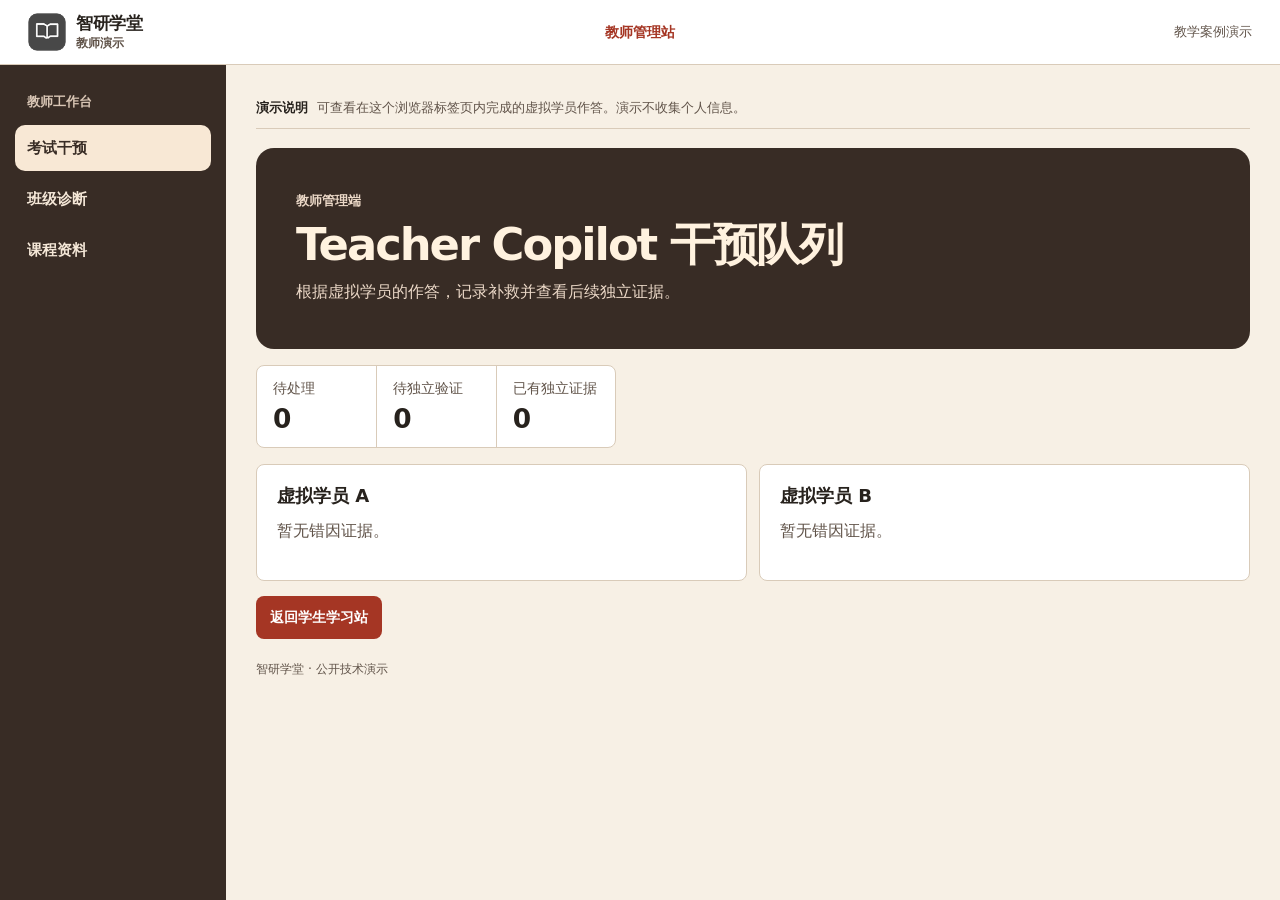
==== site/teacher/index.html @ 710a0599 "Separate the public teaching demo into learner and management sites" ====
<!doctype html>
<html lang="zh-CN">
<head>
  <meta charset="utf-8">
  <meta name="viewport" content="width=device-width,initial-scale=1">
  <meta http-equiv="Content-Security-Policy" content="default-src 'none'; script-src 'self'; style-src 'self'; img-src 'self'; connect-src 'none'; base-uri 'none'; form-action 'none'; object-src 'none'">
  <meta name="description" content="查看两位虚拟学员的作答证据与干预结果。">
  <title>智研学堂 · 教师管理演示</title>
  <link rel="icon" href="../assets/brand.png" type="image/png">
  <link rel="stylesheet" href="../assets/demo.css?v=portals-1">
  <script type="module" src="../assets/demo.js?v=portals-1"></script>
</head>
<body data-portal="teacher">
  <a class="skip" href="#workspace">跳到内容</a>
  <header class="topbar">
    <div class="head-inner">
      <a class="identity" href="./" aria-label="智研学堂演示首页">
        <img src="../assets/brand.png" alt="" width="38" height="38">
        <span><strong>智研学堂</strong><small>教师演示</small></span>
      </a>
      <span class="portal-label">教师管理站</span>
      <span class="static-label">教学案例演示</span>
    </div>
  </header>
  <div class="app-frame">
    <aside class="sidebar">
      <p class="sidebar-label" id="sidebar-label"></p>
      <nav id="sidebar-links" aria-label="工作台导航"></nav>
    </aside>
    <main id="workspace" tabindex="-1">
      <div class="demo-notice"><strong>演示说明</strong><span>可查看在这个浏览器标签页内完成的虚拟学员作答。演示不收集个人信息。</span></div>
      <div id="view"></div>
      <p class="announcement" id="announcement" aria-live="polite"></p>
      <footer class="workspace-footer">智研学堂 · 公开技术演示</footer>
    </main>
  </div>
  <noscript><p>请启用 JavaScript 查看静态演示交互。</p></noscript>
</body>
</html>
---- site/assets/demo.css ----
:root {
  color-scheme: light;
  --canvas: #f7f0e5;
  --white: #fff;
  --ink: #27221d;
  --muted: #61544a;
  --line: #d9cbb9;
  --brand: #a53624;
  --dark-brand: #6f251b;
  --soft: #f1dfd0;
  --radius: 8px;
  --display: "Songti SC", "Noto Serif SC", "STSong", "SimSun", serif;
  --ink-dark: #382c25;
  --paper-light: #f8e8d5;
  font: 16px/1.55 Inter, "PingFang SC", "Microsoft YaHei UI", "Microsoft YaHei", system-ui, sans-serif;
}
*,*::before,*::after { box-sizing: border-box; }
html { min-height: 100%; }
body { margin: 0; background: var(--canvas); color: var(--ink); }
h1,h2,p,blockquote,ol { margin-top: 0; }
h1,h2 { line-height: 1.22; }
h2 { margin-bottom: 0; font-size: 1.13rem; letter-spacing: -.015em; }
a { color: inherit; text-decoration: none; }
button { font: inherit; cursor: pointer; }
button:disabled { cursor: default; opacity: .58; }
:focus-visible { outline: 3px solid #a53624; outline-offset: 4px; }
.skip { position: absolute; left: 10px; top: 10px; z-index: 5; transform: translateY(-150%); padding: 10px; background: white; }
.skip:focus { transform: none; }
.topbar { background: var(--white); border-bottom: 1px solid var(--line); }
.head-inner { max-width: 1480px; margin-inline: auto; min-height: 64px; padding: 0 28px; display: grid; grid-template-columns: 1fr auto 1fr; align-items: center; gap: 14px; }
.identity { display: flex; gap: 10px; align-items: center; justify-self: start; white-space: nowrap; }
.identity img { border-radius: 9px; filter: grayscale(1); }
.identity strong, .identity small { display: block; line-height: 1.26; }
.identity strong { font-size: 1.08rem; letter-spacing: -.02em; }
.identity small { color: var(--muted); font-size: .75rem; font-weight: 600; margin-top: 2px; }
.role-switch { display: grid; grid-template-columns: 1fr 1fr; gap: 4px; border: 1px solid var(--line); padding: 4px; background: #f1e6d7; border-radius: 12px; }
.role-switch a { padding: 7px 16px; border-radius: 8px; white-space: nowrap; font-size: .88rem; font-weight: 700; color: var(--muted); text-align: center; }
.role-switch a[aria-current] { color: var(--dark-brand); background: white; box-shadow: 0 1px 5px #31206216; }
.static-label { justify-self: end; font-size: .82rem; color: var(--muted); white-space: nowrap; display: flex; align-items: center; gap: 6px; }
.app-frame { max-width: 1480px; min-height: calc(100vh - 65px); margin-inline: auto; display: grid; grid-template-columns: 226px minmax(0,1fr); }
.sidebar { background: var(--ink-dark); border-right: 0; padding: 27px 15px; display: flex; flex-direction: column; gap: 13px; }
.sidebar-label { padding-inline: 12px; margin: 0; color: #d9c6b5; font-size: .82rem; font-weight: 600; }
.sidebar nav { display: grid; gap: 5px; }
.sidebar nav a { min-height: 46px; padding: 10px 12px; border-radius: 10px; display: flex; align-items: center; gap: 10px; font-size: .92rem; font-weight: 680; color: #f4e7d7; }
.sidebar nav a:hover { background: #544236; }
.sidebar nav a[aria-current] { background: var(--paper-light); color: var(--ink-dark); }
main { padding: 23px 30px 16px; min-width: 0; }
main:focus { outline: none; }
.demo-notice { display: flex; align-items: center; gap: 9px; padding: 10px 12px; border: 1px solid #d9cbb9; background: #f3f5e9; border-radius: 10px; color: #56458b; font-size: .82rem; margin-bottom: 19px; }
.demo-notice strong { color: #4929b8; white-space: nowrap; }
.workspace-footer { color: var(--muted); font-size: .78rem; padding-block: 20px 6px; }
.announcement { position: absolute; width: 1px; height: 1px; margin: -1px; overflow: hidden; clip-path: inset(50%); }

.course-hero { position: relative; isolation: isolate; overflow: hidden; display: grid; grid-template-columns: minmax(0,1.48fr) minmax(0,1fr); align-items: center; min-height: 280px; border-radius: 23px; background: var(--ink-dark); color: white; }
.hero-content { padding: clamp(22px,3vw,42px); z-index: 1; }
.hero-label { display: inline-flex; align-items: center; gap: 7px; color: #d9c6b5; font-weight: 700; font-size: .9rem; }
.course-hero h1 { font-size: clamp(2.35rem,4vw,4.3rem); letter-spacing: -.05em; margin: 12px 0 7px; }
.course-hero p { margin-bottom: 20px; color: #f9ebd9; max-width: 32rem; }
.hero-art { min-height: 270px; display: grid; place-items: center; position: relative; }
.hero-ring { width: 330px; height: 330px; border-radius: 50%; border: 1px solid #eedfff4f; box-shadow: 0 0 0 28px #fff1, 0 0 0 61px #fff1; transform: translate(18px, 2px); position: absolute; }
.book-cover,.book-shadow { position: absolute; width: 151px; height: 181px; border-radius: 17px; transform: rotate(-10deg); }
.book-shadow { transform: translate(13px, 10px) rotate(10deg); background: #c6b6ff8c; box-shadow: 0 13px 38px #2b18663b; }
.book-cover { background: linear-gradient(152deg,#fff,#e7ddff); color: #4d33ba; padding: 21px 16px; border: 1px solid #fff; display: grid; align-content: center; gap: 8px; box-shadow: 0 16px 36px #2c17655c; }
.book-mark { display: grid; place-items: center; width: 53px; height: 53px; border-radius: 13px; background: #d4c6ff; margin-bottom: 5px; }
.book-cover i { display: block; background: #ab96f0; width: 83%; height: 5px; border-radius: 6px; }
.book-cover i:nth-of-type(2) { width: 70%; }.book-cover i:nth-of-type(3) { width: 48%; }
.float-check { display: grid; place-items: center; position: absolute; top: 61%; right: 17%; width: 42px; height: 42px; border-radius: 12px; color: #3b249e; background: #f0e9ff; box-shadow: 0 4px 22px #23135050; transform: rotate(11deg); }
.actions { display: flex; flex-wrap: wrap; gap: 8px; margin-top: 15px; }
.button { display: inline-flex; align-items: center; justify-content: center; gap: 9px; padding: 9px 13px; min-height: 43px; border: 1px solid transparent; border-radius: 8px; font-weight: 600; font-size: .88rem; line-height: 1.36; text-align: center; }
.button svg { flex: none; }
.primary { background: var(--brand); color: white; }
.primary:hover:not(:disabled) { background: var(--dark-brand); }
.secondary { background: white; color: var(--dark-brand); border-color: #c9b7a4; }
.secondary:hover,.complete,.hero-primary { background: var(--soft); color: var(--dark-brand); }
.complete { border-color: #cfc0ff; }
.hero-primary { background: #faf7ff; border-color: #faf7ff; }
.hero-primary:hover { background: #e5dbff; }
.hero-light { background: #ffffff16; border-color: #ffffff56; color: white; }
.hero-light:hover { background: #ffffff30; }

.section { margin-top: 19px; }
.section-head { display: flex; align-items: center; justify-content: space-between; gap: 9px; margin-bottom: 12px; }
.feature-grid { display: grid; grid-template-columns: repeat(4,minmax(0,1fr)); gap: 11px; }
.card { min-width: 0; background: white; border: 1px solid var(--line); border-radius: var(--radius); }
.feature { padding: 15px; min-height: 150px; position: relative; }
.feature:hover { border-color: #bca692; box-shadow: 0 6px 18px #48249912; }
.feature > strong { display: block; margin-top: 9px; font-size: 1rem; }
.feature p { margin: 5px 0 0; color: var(--muted); font-size: .82rem; }
.tile-icon { width: 40px; height: 40px; display: inline-grid; place-items: center; background: var(--soft); color: var(--brand); border-radius: 10px; flex: none; }
.feature-arrow { position: absolute; top: 20px; right: 15px; color: var(--brand); }
.dashboard-grid,.split { display: grid; grid-template-columns: repeat(2,minmax(0,1fr)); gap: 12px; align-items: start; }
.dashboard-grid { align-items: stretch; }
.padded { padding: 18px; }
.text-link { color: var(--brand); display: inline-flex; gap: 6px; align-items: center; font-size: .83rem; font-weight: 720; }
.inline-row { display: flex; align-items: center; min-width: 0; gap: 9px; }
.inline-row strong { display: block; overflow-wrap: anywhere; }
.inline-row p { margin: 3px 0 0; color: var(--muted); font-size: .81rem; }
.progress-row { display: flex; justify-content: space-between; align-items: center; margin: 12px 0 8px; color: var(--brand); }
.progress-row strong span { color: var(--muted); font-weight: 600; }
progress { width: 100%; height: 8px; border: 0; display: block; border-radius: 5px; background: #f1dfd0; color: #a53624; overflow: hidden; }
progress::-webkit-progress-bar { background: #f1dfd0; }
progress::-webkit-progress-value { background: #a53624; border-radius: 5px; }
progress::-moz-progress-bar { background: #a53624; border-radius: 5px; }
.page-heading { padding: 3px 0 13px; }
.page-heading h1 { color: var(--ink); font-size: clamp(1.9rem,3.5vw,2.9rem); margin: 5px 0 7px; letter-spacing: -.045em; }
.page-heading p { color: var(--muted); margin-bottom: 4px; }
.kicker { font-size: .79rem; font-weight: 740; color: #5334bf; }
.sample-tag { white-space: nowrap; background: var(--soft); color: #4a32a1; border-radius: 6px; font-size: .75rem; padding: 2px 7px; font-weight: 700; }
.list { display: grid; gap: 6px; }
.list-row { display: grid; grid-template-columns: auto minmax(0,1fr) auto; align-items: center; gap: 9px; width: 100%; padding: 8px 9px; border: 1px solid var(--line); border-radius: 10px; background: white; color: var(--ink); text-align: left; }
.list-row:hover,.list-row[aria-pressed=true],.choice:hover:not(:disabled),.choice[aria-pressed=true] { background: #f7f3ff; border-color: #bca692; }
.list-row small { display: block; color: var(--muted); font-size: .76rem; }
.list-row > svg { color: var(--brand); }
.section-title { margin-top: 12px; }
.muted { color: var(--muted); }
blockquote { color: #443969; background: #f6f2ff; border-left: 3px solid #b6a2f5; margin-inline: 0; padding: 12px; border-radius: 0 8px 8px 0; }
.question { background: var(--soft); padding: 11px 12px; border-radius: 9px; font-weight: 700; }
.answer { white-space: pre-wrap; }
.source { border-radius: 9px; border: 1px solid var(--line); padding: 9px; }
.source summary { cursor: pointer; color: var(--dark-brand); font-weight: 650; }
.source summary svg { vertical-align: middle; }
.source blockquote { margin-block: 8px 0; }
.exercise-card { max-width: 800px; }
.choices { display: grid; gap: 7px; margin-bottom: 15px; }
.choice { width: 100%; display: flex; gap: 10px; align-items: center; color: var(--ink); text-align: left; padding: 8px 10px; background: white; border: 1px solid var(--line); border-radius: 9px; }
.choice span { border-radius: 6px; background: var(--soft); color: var(--dark-brand); font-weight: 700; width: 29px; height: 28px; display: grid; place-items: center; flex: none; }
.result { border-radius: 9px; padding: 11px 13px; }
.result.correct { background: #e6f7ef; color: #1a604e; }
.result.incorrect { background: #fff1f0; color: #923a47; }
.result p { margin: 4px 0 0; }
.schedule { list-style: none; padding: 0; margin-bottom: 0; }
.schedule li { display: grid; align-items: center; grid-template-columns: 68px minmax(0,1fr) auto; gap: 13px; padding: 11px 0; border-bottom: 1px solid var(--line); }
.schedule li:last-child { border: 0; }
.schedule p { color: var(--muted); margin: 3px 0 0; font-size: .85rem; }
.day { font-size: .8rem; font-weight: 720; color: var(--brand); }
.metric-grid { display: grid; grid-template-columns: repeat(3,minmax(0,1fr)); gap: 11px; }
.metric { display: grid; gap: 5px; padding: 17px; }
.metric > span { color: var(--muted); font-size: .86rem; }
.metric > strong { color: var(--dark-brand); font-size: clamp(1.65rem,3vw,2.35rem); line-height: 1.15; }
.metric > small { color: var(--muted); font-size: .76rem; }
.report-list > div { display: grid; grid-template-columns: minmax(105px, .7fr) minmax(40px, 1fr) auto; align-items: center; gap: 13px; padding: 9px 0; font-size: .89rem; }
.report-list small { display: block; color: var(--muted); }
.report-list strong { color: var(--brand); font-size: .8rem; white-space: nowrap; }
.teacher-course,.teacher-row { display: grid; grid-template-columns: minmax(0,1fr) auto; align-items: center; gap: 10px; }
.teacher-row { grid-template-columns: minmax(0,1fr) auto auto; padding: 9px 0; border-bottom: 1px solid var(--line); }
.teacher-row:last-child { border: 0; }
.row-status { color: var(--muted); font-size: .77rem; white-space: nowrap; }
.row-status.live { color: #28634e; }

@media (max-width: 1060px) {
  .app-frame { grid-template-columns: 179px minmax(0,1fr); }
  main { padding-inline: 21px; }
}
@media (max-width: 770px) {
  .head-inner { padding-inline: 15px; min-height: 63px; }
  .app-frame { grid-template-columns: minmax(0,1fr); }
  .sidebar { border-right: 0; border-bottom: 1px solid var(--line); padding: 7px 10px; }
  .sidebar-label { display: none; }
  .sidebar nav { display: flex; gap: 3px; overflow-x: auto; padding: 2px 0; scrollbar-width: thin; }
  .sidebar nav a { white-space: nowrap; font-size: .82rem; min-height: 41px; padding: 7px 9px; }
  main { padding: 12px; }
  .course-hero { min-height: 239px; }
  .hero-art { scale: .83; }
  .feature-grid { grid-template-columns: repeat(2,minmax(0,1fr)); gap: 8px; }
}
@media (max-width: 500px) {
  .head-inner { grid-template-columns: minmax(0,1fr) auto; gap: 8px; padding-block: 8px; }
  .identity img { height: 31px; width: 31px; }
  .identity { gap: 6px; }
  .identity strong { font-size: .91rem; }
  .identity small { font-size: .65rem; }
  .role-switch a { font-size: .74rem; padding: 7px; }
  .static-label { display: none; }
  .demo-notice { align-items: start; gap: 6px; font-size: .75rem; margin-bottom: 11px; }
  .course-hero { grid-template-columns: minmax(0,1fr); min-height: 0; }
  .hero-content { padding: 18px; }
  .hero-art { display: none; }
  .course-hero h1 { margin-top: 8px; }
  .course-hero p { font-size: .88rem; margin-bottom: 12px; }
  .button { font-size: .79rem; padding: 8px 10px; }
  .dashboard-grid,.split { grid-template-columns: minmax(0,1fr); }
  .padded,.feature,.metric { padding: 12px; }
  .feature { min-height: 135px; }
  .feature-arrow { top: 15px; right: 12px; }
  .teacher-row { grid-template-columns: minmax(0,1fr) auto; align-items: start; }
  .teacher-row .inline-row { grid-row: span 2; }
  .teacher-row .button { grid-column: 2; }
  .teacher-row .row-status { text-align: right; }
  .schedule li { grid-template-columns: 52px minmax(0,1fr) auto; gap: 6px; }
  .schedule p { font-size: .77rem; }
  .report-list > div { gap: 8px; font-size: .8rem; }
}
.persona-bar { display: flex; align-items: center; flex-wrap: wrap; gap: 8px; margin-bottom: 14px; }
.persona-bar button:last-child { margin-inline-start: auto; }
.button[aria-pressed=true] { border-color: var(--brand); background: var(--soft); color: var(--dark-brand); box-shadow: inset 0 0 0 1px var(--brand); }
.personal-hero { min-height: 240px; gap: 15px; }
.hero-summary { z-index: 1; align-self: center; margin-inline-end: 4%; padding: 1rem 1.5rem; border: 1px solid #9ed6c286; border-radius: 17px; background: #092c2380; color: white; }
.hero-summary strong { display: block; font-size: clamp(2rem, 9vw, 4rem); line-height: 1; }
.hero-summary p { margin: .5rem 0 0; color: #daf8ed; }
.goal-fields, .topic-grid { display: grid; grid-template-columns: repeat(auto-fit, minmax(130px, 1fr)); gap: .65rem; }
.goal-fields label { display: grid; gap: .35rem; }
.goal-fields select { width: 100%; padding: .6rem; border-radius: .65rem; border: 1px solid #aec8bf; background: white; color: #143c30; font: inherit; }
.topic-grid { margin-top: .8rem; }
.topic-grid > div { display: grid; gap: .5rem; padding: .7rem; border: 1px solid #dbe9e3; border-radius: .75rem; }
.topic-grid small { color: #3b5f50; }
.topic-state { display: inline-block; width: fit-content; border-radius: 6px; padding: .21rem .58rem; font-size: .78rem; color: #304d42; background: #e8efec; }
.topic-state.review { background: #fce6da; color: #752e1b; }
.topic-state.verify { background: #fcf0ce; color: #5e4505; }
.topic-state.ready { background: #d9f4e9; color: #0b563c; }
.adaptive-list { list-style: none; margin: .7rem 0 0; padding: 0; display: grid; gap: .55rem; }
.adaptive-list li { display: flex; gap: .55rem; align-items: flex-start; padding: .65rem .75rem; border: 1px solid #deebe5; border-radius: .68rem; }
.adaptive-list p, .graph-explain p { margin: .3rem 0; color: #3d6151; }
.adaptive-list .day { white-space: nowrap; }
.replay-strategy { font-weight: 700; color: #1c6450; }
.wide-table { overflow-x: auto; max-width: 100%; }
.wide-table table { min-width: 550px; width: 100%; border-collapse: collapse; }
.wide-table th, .wide-table td { text-align: left; padding: .78rem .65rem; border-bottom: 1px solid #e0ebe6; }
.link-stack { display: flex; flex-wrap: wrap; gap: .45rem; }
.graph-layout { display: flex; align-items: center; justify-content: space-around; flex-wrap: wrap; gap: 1rem; padding: .9rem 0; }
.study-graph { width: min(100%, 360px); max-height: 230px; }
.study-graph circle { fill: white; stroke: #5a7c6f; stroke-width: 2; }
.study-graph line { stroke: #658a7a; stroke-width: 2; }
.study-graph text { fill: #1d4837; font-size: 14px; font-weight: 700; }
.study-graph .visited circle { fill: #a1e5c6; stroke: #167453; }
.memory-insight { margin: .75rem 0; padding: .65rem; background: #fdf7f1; border-radius: .65rem; }
.memory-insight ul { margin: .5rem 0 0; padding-inline-start: 1.25rem; }
@media (max-width: 550px) {
  .persona-bar button:last-child { margin-inline-start: 0; }
  .personal-hero { min-height: 0; }
  .hero-summary { margin: 0 1rem 1rem; padding: .65rem .85rem; }
  .hero-summary strong { display: inline; margin-inline-end: .4rem; }
  .adaptive-list li { flex-wrap: wrap; }
}
.goal-fields input[type=date] { width: 100%; padding: .6rem; border-radius: .65rem; border: 1px solid #aec8bf; background: white; color: #143c30; font: inherit; }
.exam-question .choices { display: grid; margin-bottom: .75rem; }
.exam-question .choices button { justify-content: flex-start; text-align: left; }

.case-edition { display: block; }
.case-edition .sidebar {
  overflow: hidden; padding: 0 32px; border-bottom: 1px solid var(--line); background: transparent;
}
.case-edition .sidebar-label { display: none; }
.case-edition .sidebar nav {
  display: flex; gap: 16px; overflow-x: auto; padding: 0 2px; align-items: center; scrollbar-width: thin;
}
.case-edition .sidebar nav a { border-radius: 0; white-space: nowrap; padding-inline: 2px; color: var(--muted); }
.case-edition .sidebar nav a:hover { background: transparent; color: var(--brand); }
.case-edition .sidebar nav a[aria-current] {
  background: transparent; color: var(--brand); box-shadow: inset 0 -2px 0 var(--brand);
}
.case-edition .demo-notice { margin-bottom: 0; }
.exam-header {
  display: grid; grid-template-columns: minmax(0, .88fr) minmax(0, 1.12fr); align-items: center;
  gap: clamp(24px, 5vw, 76px); padding: clamp(28px, 5vw, 72px) 0;
}
.exam-intro { padding-inline-start: clamp(0px, 3vw, 40px); }
.exam-intro .kicker { color: var(--brand); margin-bottom: 22px; font-weight: 600; display: flex; align-items: center; gap: 10px; }
.exam-intro .kicker span { width: 24px; border-block-start: 1px solid currentColor; }
.exam-header h1 { margin: 0 0 24px; font-family: var(--display); font-size: clamp(2.9rem, 5.7vw, 6.35rem); font-weight: 700; letter-spacing: -.07em; line-height: 1.05; }
.exam-header h1 span { display: block; font-size: .81em; letter-spacing: -.04em; color: var(--brand); margin-top: 7px; }
.exam-lead { max-width: 31ch; color: var(--muted); margin: 0 0 22px; font-size: clamp(1rem, 1.35vw, 1.18rem); }
.highlight { background: var(--brand); color: white; }
.highlight:hover:not(:disabled) { background: var(--dark-brand); }
.trajectory-art { margin: 0; min-width: 0; }
.trajectory-art img { display: block; width: 100%; height: auto; mix-blend-mode: multiply; }
.case-session {
  display: grid; grid-template-columns: minmax(0, 1fr) minmax(160px, auto); align-items: end;
  border-block: 1px solid var(--line); gap: 16px; padding: 14px 0;
}
.case-session .kicker { margin-bottom: 6px; color: var(--muted); }
.case-session .persona-bar { margin-bottom: 0; }
.case-session .persona-bar button:last-child { margin-inline-start: 0; }
.case-session .exam-metrics { min-width: 212px; border: 0; background: transparent; }
.case-session .exam-metrics dd { font-family: Georgia, serif; color: var(--brand); }
.trajectory-notebook { border-block-start: 2px solid var(--ink); margin-block: 40px 20px; padding-block: 18px 4px; }
.trajectory-heading { display: flex; flex-wrap: wrap; justify-content: space-between; align-items: center; gap: 12px; margin-block-end: 12px; }
.trajectory-heading h2 { font-family: var(--display); font-size: clamp(1.5rem, 3.2vw, 2.25rem); }
.trajectory-notebook table { border-collapse: collapse; width: 100%; table-layout: fixed; }
.trajectory-notebook th, .trajectory-notebook td { border-block-start: 1px solid var(--line); text-align: start; padding: 16px 10px; }
.trajectory-notebook thead th:first-child { width: 25%; }
.trajectory-notebook th + th, .trajectory-notebook td { border-inline-start: 1px solid var(--line); }
.trajectory-notebook tbody tr:nth-child(odd) { background: #f3e8da; }
.trajectory-notebook thead th { color: var(--brand); }
.trajectory-notebook tbody th { color: var(--muted); font-size: .9rem; }
.exam-metrics { background: transparent; color: #fff2df; border-color: #507464; margin-top: 20px; max-width: 360px; }
.exam-header .exam-metrics > div + div { border-color: #507464; }
.exam-header .exam-metrics :is(dt, small) { color: #d9c6b5; }
.exam-header .exam-metrics dd { color: #fff2df; font-size: 1.45rem; }
.exam-metrics {
  display: grid; grid-auto-flow: column; grid-auto-columns: minmax(0, 1fr);
  margin: 0; padding: 0; border: 1px solid var(--line); border-radius: 8px;
  min-width: min(100%, 240px); font-variant-numeric: tabular-nums;
}
.exam-metrics > div { padding: 12px 16px; }
.exam-metrics > div + div { border-inline-start: 1px solid var(--line); }
.exam-metrics dt { color: var(--muted); font-size: .875rem; }
.exam-metrics dd { margin: 4px 0 0; font-weight: 600; color: var(--ink); font-size: 1.65rem; line-height: 1.2; }
.exam-metrics dd small { font-size: .85rem; font-weight: 500; color: var(--muted); }
.exam-steps {
  position: relative; display: grid; grid-template-columns: repeat(4, minmax(0, 1fr));
  list-style: none; margin: 16px 0 0; padding: 12px 0 0; isolation: isolate;
}
.exam-steps::before { content: ""; position: absolute; z-index: -1; inset: 12px 12.5% auto; border-top: 1px solid var(--line); }
.exam-steps li {
  position: relative; display: grid; place-items: center; text-align: center; min-height: 44px;
  padding-block-start: 6px; color: var(--muted); font-size: .875rem;
}
.exam-steps li::before {
  content: ""; position: absolute; inset-block-start: -4px; inset-inline-start: calc(50% - 4px);
  width: 8px; height: 8px; border: 1px solid #988473; border-radius: 50%; background: var(--canvas);
}
.exam-steps li[aria-current="step"] { color: var(--dark-brand); font-weight: 700; }
.exam-steps li[aria-current="step"]::before { background: var(--brand); border-color: var(--brand); }
.exam-steps button { width: 100%; min-height: 44px; padding: 4px; border: 0; background: transparent; color: inherit; font: inherit; }
.exam-steps button:hover { background: var(--soft); }
.exam-layout { display: grid; grid-template-columns: minmax(0, 1.46fr) minmax(0, 1fr); gap: 24px; margin-top: 20px; align-items: start; }
.exam-column { display: grid; gap: 16px; min-width: 0; }
.exam-column .section { margin-top: 0; }
.exam-config { background: #f4e9d9; }
.exam-assessment { border-top: 2px solid var(--brand); }
.exam-assessment h3 { margin-bottom: 8px; }
.exam-teaching .answer { border-inline-start: 3px solid var(--brand); }
.teacher-intro { padding: clamp(20px, 4vw, 40px); background: var(--ink-dark); border-radius: 18px; margin-bottom: 16px; }
.teacher-intro .page-heading { padding: 0; }
.teacher-intro .page-heading h1 { color: #fff2df; }
.teacher-intro .page-heading :is(p, .kicker) { color: #ecd9c8; }
.exam-layout .padded, .teacher-queue .padded { padding: 20px; }
.exam-layout h2, .teacher-queue h2 { font-weight: 600; letter-spacing: 0; }
.exam-layout .goal-fields { grid-template-columns: repeat(auto-fit, minmax(min(100%, 150px), 1fr)); gap: 12px; }
.exam-layout .goal-fields input, .exam-layout .goal-fields select { min-width: 0; min-height: 44px; border-color: #bca692; color: var(--ink); }
.exam-note { margin: 12px 0 0; font-size: .875rem; }
.exam-plan .adaptive-list { margin-top: 0; gap: 0; }
.exam-plan .adaptive-list li { display: grid; grid-template-columns: 72px minmax(0, 1fr); gap: 12px; padding: 12px 0; border: 0; border-radius: 0; }
.exam-plan .adaptive-list li + li { border-block-start: 1px solid var(--line); }
.exam-plan .adaptive-list .day { color: var(--muted); font-weight: 500; font-variant-numeric: tabular-nums; }
.exam-plan .adaptive-list p { color: var(--muted); }
.exam-assessment .actions { margin-block: 12px 16px; }
.exam-teaching .exam-strategy { margin: 12px 0 4px; font-weight: 600; font-size: 1.2rem; }
.exam-layout .button, .exam-header .button, .persona-bar .button, .teacher-queue .button { min-height: 44px; }
.teacher-metrics { margin: 0 0 16px; background: var(--white); }
.demo-notice { background: transparent; border: 0; border-bottom: 1px solid var(--line); border-radius: 0; padding-inline: 0; color: var(--muted); }
.demo-notice strong { color: var(--ink); }
@media (max-width: 760px) {
  .exam-header { grid-template-columns: minmax(0, 1fr); }
  .exam-layout { grid-template-columns: minmax(0, 1fr); }
}
@media (max-width: 500px) {
  .exam-header { padding: 24px 0 16px; gap: 20px; }
  .exam-layout .padded, .teacher-queue .padded { padding: 16px; }
  .exam-metrics > div { padding: 8px 12px; }
  .exam-steps li { font-size: .8rem; }
}


@media (max-width: 760px) {
  .case-edition .sidebar { padding-inline: 12px; }
  .exam-intro { padding-inline: 0; }
  .exam-intro .kicker { margin-bottom: 12px; }
  .exam-header h1 { margin: 0 0 14px; }
  .exam-lead { margin-bottom: 12px; }
  .trajectory-art img { width: 100%; aspect-ratio: 16 / 10; object-fit: cover; object-position: center 50%; }
  .case-session { grid-template-columns: minmax(0, 1fr); align-items: stretch; gap: 8px; }
  .case-session .exam-metrics { min-width: 0; }
}

.portal-label { justify-self: center; color: var(--brand); font-size: .9rem; font-weight: 600; }
.probability-answer { margin: 16px 0 4px; }
.probability-answer strong { display: block; font: 600 2.4rem Georgia, serif; color: var(--brand); }
@media (max-width: 500px) { .portal-label { justify-self: end; } }
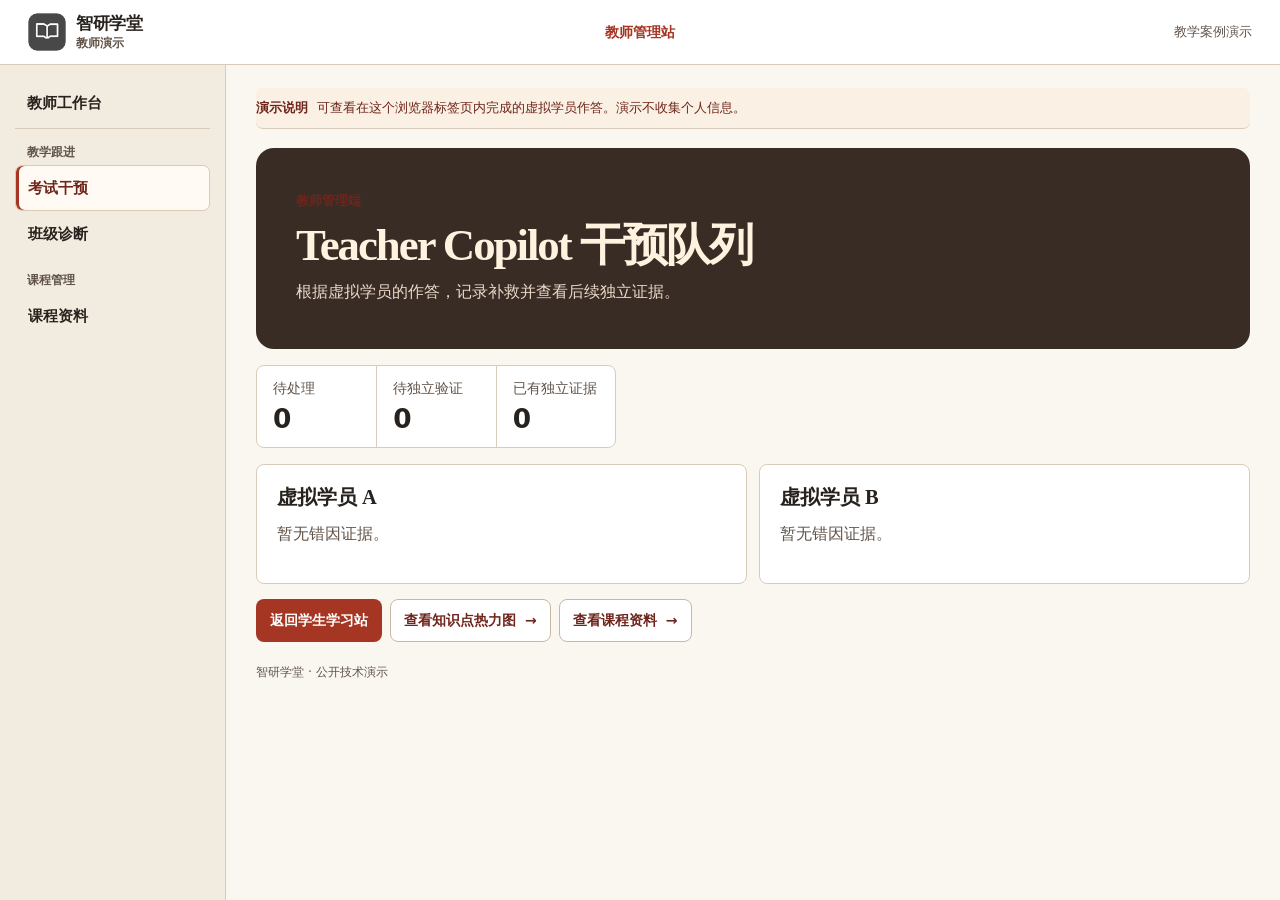
==== commit b9dc9c19: "Bring a full learning workspace to the public walkthrough" ====
--- a/site/teacher/index.html
+++ b/site/teacher/index.html
@@ -7,8 +7,8 @@
   <meta name="description" content="查看两位虚拟学员的作答证据与干预结果。">
   <title>智研学堂 · 教师管理演示</title>
   <link rel="icon" href="../assets/brand.png" type="image/png">
-  <link rel="stylesheet" href="../assets/demo.css?v=portals-1">
-  <script type="module" src="../assets/demo.js?v=portals-1"></script>
+  <link rel="stylesheet" href="../assets/demo.css?v=learning-workspace-1">
+  <script type="module" src="../assets/demo.js?v=learning-workspace-1"></script>
 </head>
 <body data-portal="teacher">
   <a class="skip" href="#workspace">跳到内容</a>
--- a/site/assets/demo.css
+++ b/site/assets/demo.css
@@ -367,3 +367,60 @@
 .probability-answer { margin: 16px 0 4px; }
 .probability-answer strong { display: block; font: 600 2.4rem Georgia, serif; color: var(--brand); }
 @media (max-width: 500px) { .portal-label { justify-self: end; } }
+.app-frame:not(.case-edition) { background: #faf7f1; }
+.app-frame:not(.case-edition) .sidebar {
+  position: sticky; top: 0; align-self: start; min-height: calc(100vh - 65px); max-height: 100vh;
+  overflow-y: auto; background: #f2ebdf; border-inline-end: 1px solid var(--line);
+}
+.app-frame:not(.case-edition) .sidebar-label {
+  padding-bottom: 12px; border-block-end: 1px solid var(--line); color: var(--ink); font-size: .96rem;
+}
+.demo-nav-group { margin-block: 0 8px; }
+.demo-nav-group p { color: var(--muted); font-size: .78rem; padding-inline: 12px; margin: 0 0 4px; font-weight: 700; }
+.sidebar .demo-nav-group a { color: var(--ink); border: 1px solid transparent; border-radius: 7px; }
+.sidebar .demo-nav-group a:hover { background: #fff9f0; }
+.sidebar .demo-nav-group a[aria-current] {
+  background: #fffaf3; border-color: #dfc9b5; color: var(--dark-brand); box-shadow: inset 3px 0 var(--brand);
+}
+.app-frame:not(.case-edition) :is(.demo-notice, .demo-notice strong, .kicker) { color: var(--dark-brand); }
+.app-frame:not(.case-edition) .demo-notice { background: #faf0e3; border-radius: 7px; }
+.app-frame:not(.case-edition) .page-heading h1 { font-family: var(--display); }
+.app-frame:not(.case-edition) .button[aria-pressed=true] { background: var(--soft); color: var(--dark-brand); }
+.workspace-overview, .demo-tutor-grid {
+  display: grid; grid-template-columns: minmax(0, 1.6fr) minmax(255px, 1fr); gap: 15px; align-items: start;
+}
+.demo-focus { border-inline-start: 4px solid var(--brand); background: #f5e7d6; }
+.demo-focus h2, .demo-evidence h2, .demo-document h2, .demo-companion h2 { font-family: var(--display); font-size: 1.4rem; }
+.demo-focus h3 { font-size: clamp(1.22rem, 2.5vw, 1.65rem); margin: 0 0 8px; }
+.task-duration { color: var(--dark-brand); margin: 12px 0 4px; font-size: .86rem; font-weight: 700; }
+.demo-focus details { margin-top: 10px; }
+.demo-focus summary { cursor: pointer; }
+.demo-evidence p { color: var(--muted); margin: 8px 0; }
+.demo-evidence p strong { font-family: var(--display); font-size: 2.1rem; line-height: 1; color: var(--ink); }
+.demo-evidence .topic-grid { margin-top: 12px; }
+.demo-evidence .topic-grid > div { min-width: 0; }
+.demo-tutor-side { display: grid; gap: 12px; }
+.demo-tutor-side h2, .demo-companion h2 { margin-block-end: 9px; }
+.demo-tutor-grid .answer { margin-block-end: 10px; overflow-wrap: anywhere; }
+.demo-chapters { margin-block-end: 12px; }
+.demo-chapters .section-head { gap: 10px; align-items: end; flex-wrap: wrap; }
+.demo-chapters label { display: grid; gap: 3px; color: var(--muted); font-size: .82rem; }
+.demo-chapters input { min-height: 40px; max-width: min(100%, 16rem); padding: 7px 9px; border: 1px solid #bca692;
+  border-radius: 7px; font: inherit; color: var(--ink); }
+.demo-chapters [hidden] { display: none; }
+.demo-chapters .link-stack { flex-wrap: wrap; margin-top: 10px; }
+.demo-document .kicker, .demo-document h2 { margin-block-end: 10px; }
+.demo-document blockquote, .demo-tutor-side blockquote { border-color: #b76a52; background: #faf1e7; color: var(--ink); line-height: 1.85; }
+.demo-companion .topic-state { margin-block-end: 8px; }
+.teacher-queue h2 { font-family: var(--display); font-size: 1.28rem; }
+.wide-table tr > :first-child { position: sticky; inset-inline-start: 0; background: #fffaf3; }
+@media (max-width: 900px) {
+  .workspace-overview, .demo-tutor-grid { grid-template-columns: minmax(0, 1fr); }
+}
+@media (max-width: 700px) {
+  .app-frame:not(.case-edition) .sidebar {
+    position: static; min-height: auto; max-height: none; overflow-y: visible; border-inline-end: 0;
+  }
+  .demo-nav-group { display: flex; align-items: center; flex: none; margin: 0; }
+  .demo-nav-group p { margin: 0; padding-inline: 7px; }
+}
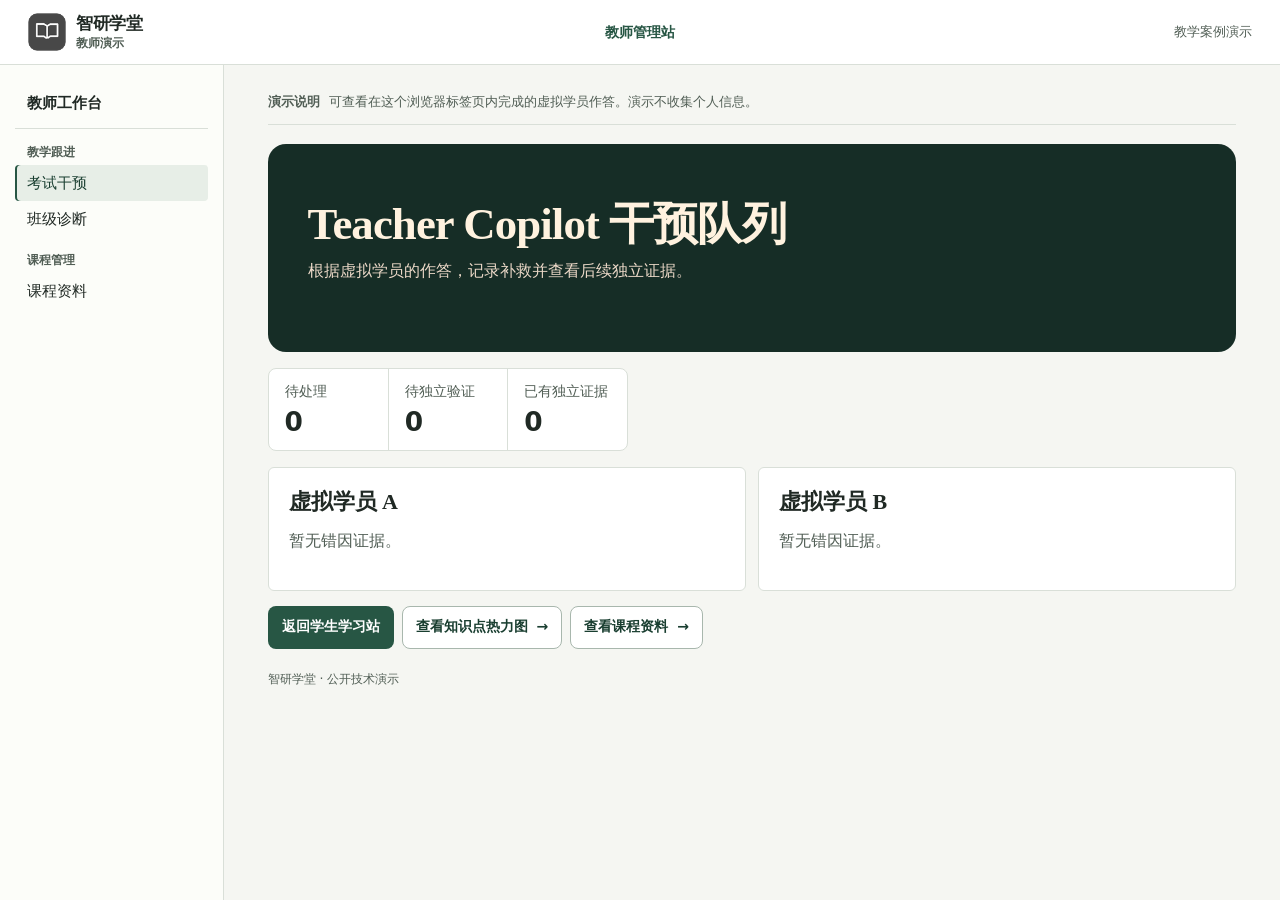
==== commit 9c555773: "Design an editorial study experience for the public demo" ====
--- a/site/teacher/index.html
+++ b/site/teacher/index.html
@@ -7,8 +7,8 @@
   <meta name="description" content="查看两位虚拟学员的作答证据与干预结果。">
   <title>智研学堂 · 教师管理演示</title>
   <link rel="icon" href="../assets/brand.png" type="image/png">
-  <link rel="stylesheet" href="../assets/demo.css?v=learning-workspace-1">
-  <script type="module" src="../assets/demo.js?v=learning-workspace-1"></script>
+  <link rel="stylesheet" href="../assets/demo.css?v=editorial-study-1">
+  <script type="module" src="../assets/demo.js?v=editorial-study-1"></script>
 </head>
 <body data-portal="teacher">
   <a class="skip" href="#workspace">跳到内容</a>
--- a/site/assets/demo.css
+++ b/site/assets/demo.css
@@ -1,17 +1,19 @@
 :root {
   color-scheme: light;
-  --canvas: #f7f0e5;
+  --canvas: #f5f6f2;
   --white: #fff;
-  --ink: #27221d;
-  --muted: #61544a;
-  --line: #d9cbb9;
-  --brand: #a53624;
-  --dark-brand: #6f251b;
-  --soft: #f1dfd0;
-  --radius: 8px;
-  --display: "Songti SC", "Noto Serif SC", "STSong", "SimSun", serif;
-  --ink-dark: #382c25;
-  --paper-light: #f8e8d5;
+  --ink: #202924;
+  --muted: #515e55;
+  --line: #d9dfd8;
+  --brand: #275644;
+  --dark-brand: #193e30;
+  --soft: #e7eee7;
+  --radius: 6px;
+  --display: "Noto Serif SC", "Songti SC", "STSong", "SimSun", Georgia, serif;
+  --ink-dark: #162d26;
+  --paper-light: #f6f4e7;
+  --study-paper: #fcfdf9;
+  --study-accent: #efbb72;
   font: 16px/1.55 Inter, "PingFang SC", "Microsoft YaHei UI", "Microsoft YaHei", system-ui, sans-serif;
 }
 *,*::before,*::after { box-sizing: border-box; }
@@ -23,7 +25,7 @@
 a { color: inherit; text-decoration: none; }
 button { font: inherit; cursor: pointer; }
 button:disabled { cursor: default; opacity: .58; }
-:focus-visible { outline: 3px solid #a53624; outline-offset: 4px; }
+:focus-visible { outline: 3px solid #397153; outline-offset: 3px; }
 .skip { position: absolute; left: 10px; top: 10px; z-index: 5; transform: translateY(-150%); padding: 10px; background: white; }
 .skip:focus { transform: none; }
 .topbar { background: var(--white); border-bottom: 1px solid var(--line); }
@@ -108,12 +110,12 @@
 .sample-tag { white-space: nowrap; background: var(--soft); color: #4a32a1; border-radius: 6px; font-size: .75rem; padding: 2px 7px; font-weight: 700; }
 .list { display: grid; gap: 6px; }
 .list-row { display: grid; grid-template-columns: auto minmax(0,1fr) auto; align-items: center; gap: 9px; width: 100%; padding: 8px 9px; border: 1px solid var(--line); border-radius: 10px; background: white; color: var(--ink); text-align: left; }
-.list-row:hover,.list-row[aria-pressed=true],.choice:hover:not(:disabled),.choice[aria-pressed=true] { background: #f7f3ff; border-color: #bca692; }
+.list-row:hover,.list-row[aria-pressed=true],.choice:hover:not(:disabled),.choice[aria-pressed=true] { background: var(--soft); border-color: #a8b7ad; }
 .list-row small { display: block; color: var(--muted); font-size: .76rem; }
 .list-row > svg { color: var(--brand); }
 .section-title { margin-top: 12px; }
 .muted { color: var(--muted); }
-blockquote { color: #443969; background: #f6f2ff; border-left: 3px solid #b6a2f5; margin-inline: 0; padding: 12px; border-radius: 0 8px 8px 0; }
+blockquote { color: var(--ink); background: var(--canvas); border-inline-start: 3px solid var(--brand); margin-inline: 0; padding: 12px; border-radius: 0 4px 4px 0; }
 .question { background: var(--soft); padding: 11px 12px; border-radius: 9px; font-weight: 700; }
 .answer { white-space: pre-wrap; }
 .source { border-radius: 9px; border: 1px solid var(--line); padding: 9px; }
@@ -279,7 +281,7 @@
 .trajectory-notebook th, .trajectory-notebook td { border-block-start: 1px solid var(--line); text-align: start; padding: 16px 10px; }
 .trajectory-notebook thead th:first-child { width: 25%; }
 .trajectory-notebook th + th, .trajectory-notebook td { border-inline-start: 1px solid var(--line); }
-.trajectory-notebook tbody tr:nth-child(odd) { background: #f3e8da; }
+.trajectory-notebook tbody tr:nth-child(odd) { background: #eaf0ea; }
 .trajectory-notebook thead th { color: var(--brand); }
 .trajectory-notebook tbody th { color: var(--muted); font-size: .9rem; }
 .exam-metrics { background: transparent; color: #fff2df; border-color: #507464; margin-top: 20px; max-width: 360px; }
@@ -316,7 +318,7 @@
 .exam-layout { display: grid; grid-template-columns: minmax(0, 1.46fr) minmax(0, 1fr); gap: 24px; margin-top: 20px; align-items: start; }
 .exam-column { display: grid; gap: 16px; min-width: 0; }
 .exam-column .section { margin-top: 0; }
-.exam-config { background: #f4e9d9; }
+.exam-config { background: #edf2ed; }
 .exam-assessment { border-top: 2px solid var(--brand); }
 .exam-assessment h3 { margin-bottom: 8px; }
 .exam-teaching .answer { border-inline-start: 3px solid var(--brand); }
@@ -367,38 +369,70 @@
 .probability-answer { margin: 16px 0 4px; }
 .probability-answer strong { display: block; font: 600 2.4rem Georgia, serif; color: var(--brand); }
 @media (max-width: 500px) { .portal-label { justify-self: end; } }
-.app-frame:not(.case-edition) { background: #faf7f1; }
+.app-frame:not(.case-edition) { background: var(--canvas); grid-template-columns: 224px minmax(0, 1fr); }
+.app-frame:not(.case-edition) main { padding-inline: clamp(16px, 3.4vw, 52px); }
 .app-frame:not(.case-edition) .sidebar {
   position: sticky; top: 0; align-self: start; min-height: calc(100vh - 65px); max-height: 100vh;
-  overflow-y: auto; background: #f2ebdf; border-inline-end: 1px solid var(--line);
+  overflow-y: auto; background: var(--study-paper); border-inline-end: 1px solid var(--line);
 }
 .app-frame:not(.case-edition) .sidebar-label {
   padding-bottom: 12px; border-block-end: 1px solid var(--line); color: var(--ink); font-size: .96rem;
 }
 .demo-nav-group { margin-block: 0 8px; }
 .demo-nav-group p { color: var(--muted); font-size: .78rem; padding-inline: 12px; margin: 0 0 4px; font-weight: 700; }
-.sidebar .demo-nav-group a { color: var(--ink); border: 1px solid transparent; border-radius: 7px; }
-.sidebar .demo-nav-group a:hover { background: #fff9f0; }
+.sidebar .demo-nav-group a { color: var(--ink); min-height: 36px; padding-block: 4px; border-radius: 4px; font-weight: 530; }
+.sidebar .demo-nav-group a:hover { background: var(--canvas); }
 .sidebar .demo-nav-group a[aria-current] {
-  background: #fffaf3; border-color: #dfc9b5; color: var(--dark-brand); box-shadow: inset 3px 0 var(--brand);
-}
-.app-frame:not(.case-edition) :is(.demo-notice, .demo-notice strong, .kicker) { color: var(--dark-brand); }
-.app-frame:not(.case-edition) .demo-notice { background: #faf0e3; border-radius: 7px; }
-.app-frame:not(.case-edition) .page-heading h1 { font-family: var(--display); }
+  background: var(--soft); color: var(--dark-brand); box-shadow: inset 2px 0 var(--brand);
+}
+.demo-notice, .demo-notice strong { color: var(--muted); }
+.demo-notice { background: transparent; border: 0; border-block-end: 1px solid var(--line); border-radius: 0; padding: 4px 0 12px; }
+.app-frame:not(.case-edition) .kicker { color: var(--dark-brand); }
+.app-frame:not(.case-edition) .page-heading { padding-block: 8px 24px; }
+.app-frame:not(.case-edition) .page-heading h1 { font-family: var(--display); font-weight: 600; letter-spacing: -.02em; }
+.app-frame .secondary { border-color: #a8b7ad; }
 .app-frame:not(.case-edition) .button[aria-pressed=true] { background: var(--soft); color: var(--dark-brand); }
 .workspace-overview, .demo-tutor-grid {
-  display: grid; grid-template-columns: minmax(0, 1.6fr) minmax(255px, 1fr); gap: 15px; align-items: start;
-}
-.demo-focus { border-inline-start: 4px solid var(--brand); background: #f5e7d6; }
-.demo-focus h2, .demo-evidence h2, .demo-document h2, .demo-companion h2 { font-family: var(--display); font-size: 1.4rem; }
-.demo-focus h3 { font-size: clamp(1.22rem, 2.5vw, 1.65rem); margin: 0 0 8px; }
-.task-duration { color: var(--dark-brand); margin: 12px 0 4px; font-size: .86rem; font-weight: 700; }
-.demo-focus details { margin-top: 10px; }
-.demo-focus summary { cursor: pointer; }
+  display: grid; grid-template-columns: minmax(0, 1.6fr) minmax(260px, 1fr); gap: 24px; align-items: start;
+}
+.exam-header, .study-cover { display: grid; grid-template-columns: minmax(0, 1fr) minmax(0, 1.12fr); align-items: stretch;
+  padding: 0; margin: 0 0 24px; background: var(--ink-dark); color: var(--paper-light); border-radius: 8px; overflow: hidden; }
+.exam-header .exam-intro, .study-cover-content { align-self: center; padding: clamp(24px, 4.2vw, 60px); }
+.exam-header .exam-intro { padding-inline-end: 12px; }
+.exam-header h1 { color: var(--paper-light); font-weight: 600; font-size: clamp(2.35rem, 5.6vw, 5rem); line-height: 1.12; }
+.exam-header h1 span { color: var(--study-accent); }
+.exam-header .kicker, .study-cover h2 { color: #d1dfd2; font-weight: 550; font-size: .875rem; }
+.exam-header .exam-lead, .study-cover-content p:not(.task-duration) { color: #d8e1d9; }
+.exam-header .highlight, .study-cover .primary { color: var(--ink-dark); background: var(--paper-light); border-color: var(--paper-light); }
+.exam-header .highlight:hover, .study-cover .primary:hover { background: #dbe6d9; border-color: #dbe6d9; }
+.exam-header .secondary, .study-cover .secondary { color: var(--paper-light); background: transparent; border-color: #9aafa0; }
+.exam-header .secondary:hover, .study-cover .secondary:hover { background: var(--brand); }
+.exam-header :focus-visible, .study-cover :focus-visible { outline-color: var(--study-accent); }
+.course-ink-art { min-height: 272px; width: 100%; height: auto; position: relative; margin: 0; }
+.course-ink-art img { position: absolute; inset: 0; margin: 0; mix-blend-mode: normal; width: 100%; height: 100%; object-fit: cover; }
+.course-ink-art figcaption { position: absolute; inset: auto 16px 16px auto; padding: 4px 8px; background: var(--ink-dark);
+  border: 0; border-radius: 3px; color: var(--paper-light); font-size: .75rem; }
+.study-cover h2 { margin-block-end: 16px; }
+.study-cover h3 { font: 600 clamp(1.95rem, 4vw, 3.3rem)/1.25 var(--display); margin: 0 0 8px; }
+.study-cover .task-duration { color: var(--study-accent); margin: 8px 0; font-size: .875rem; font-weight: 550; }
+.study-cover details { margin-top: 12px; }
+.study-cover summary { cursor: pointer; }
+.study-cover .adaptive-list :is(.day, p) { color: #d8e1d9; }
+.workspace-overview { margin-block-start: 32px; gap: clamp(24px, 3.5vw, 48px); }
+.today-work { display: grid; gap: 28px; }
+.demo-evidence, .goal-panel, .continue-study { border-block-start: 1px solid var(--ink); padding-block-start: 16px; }
+.goal-panel .goal-fields { margin-block: 12px 8px; }
+.continue-study > div { display: flex; flex-wrap: wrap; gap: 8px; margin-block-start: 12px; }
 .demo-evidence p { color: var(--muted); margin: 8px 0; }
-.demo-evidence p strong { font-family: var(--display); font-size: 2.1rem; line-height: 1; color: var(--ink); }
-.demo-evidence .topic-grid { margin-top: 12px; }
-.demo-evidence .topic-grid > div { min-width: 0; }
+.demo-evidence p strong { font: 3.25rem/1.08 Georgia, serif; font-variant-numeric: tabular-nums; color: var(--ink); }
+.demo-evidence progress { background: var(--line); color: var(--brand); }
+.demo-evidence progress::-webkit-progress-bar { background: var(--line); }
+.demo-evidence progress::-webkit-progress-value { background: var(--brand); }
+.demo-evidence progress::-moz-progress-bar { background: var(--brand); }
+.demo-evidence .topic-grid { display: block; margin-top: 12px; }
+.demo-evidence .topic-grid > div { display: grid; grid-template-columns: minmax(0, 1fr) auto; align-items: center; min-width: 0;
+  gap: 4px 8px; border: 0; border-block-end: 1px solid var(--line); border-radius: 0; background: transparent; padding: 8px 0; }
+.demo-evidence .topic-grid > div small { grid-column: 1; }
 .demo-tutor-side { display: grid; gap: 12px; }
 .demo-tutor-side h2, .demo-companion h2 { margin-block-end: 9px; }
 .demo-tutor-grid .answer { margin-block-end: 10px; overflow-wrap: anywhere; }
@@ -409,18 +443,42 @@
   border-radius: 7px; font: inherit; color: var(--ink); }
 .demo-chapters [hidden] { display: none; }
 .demo-chapters .link-stack { flex-wrap: wrap; margin-top: 10px; }
-.demo-document .kicker, .demo-document h2 { margin-block-end: 10px; }
-.demo-document blockquote, .demo-tutor-side blockquote { border-color: #b76a52; background: #faf1e7; color: var(--ink); line-height: 1.85; }
+.demo-document { padding: clamp(20px, 3.2vw, 40px); }
+.demo-document .kicker, .demo-document h2 { margin-block-end: 12px; }
+.demo-document h2 { font: 600 clamp(1.8rem, 3.3vw, 2.75rem)/1.25 var(--display); }
+.demo-document blockquote, .demo-tutor-side blockquote { border-color: var(--brand); background: var(--canvas); color: var(--ink); line-height: 1.95; }
+.demo-companion { background: #edf2ed; border-block-start: 3px solid var(--brand); }
 .demo-companion .topic-state { margin-block-end: 8px; }
-.teacher-queue h2 { font-family: var(--display); font-size: 1.28rem; }
-.wide-table tr > :first-child { position: sticky; inset-inline-start: 0; background: #fffaf3; }
+.teacher-queue h2 { font: 600 1.375rem/1.3 var(--display); }
+.diagnosis-matrix { padding: clamp(16px, 2.8vw, 32px); }
+.diagnosis-summary { display: grid; grid-template-columns: repeat(3, minmax(0, 1fr)); margin-block: 20px 16px; border-block: 1px solid var(--line); }
+.diagnosis-summary > div { display: grid; gap: 8px; padding: 12px; }
+.diagnosis-summary > div + div { border-inline-start: 1px solid var(--line); }
+.diagnosis-summary dt { color: var(--muted); font-size: .875rem; }
+.diagnosis-summary dd { font: 2.25rem/1 Georgia, serif; font-variant-numeric: tabular-nums; margin: 0; }
+.diagnosis-matrix table { border-spacing: 4px; border-collapse: separate; }
+.diagnosis-matrix td { padding: 0; border: 0; }
+.diagnosis-matrix .topic-state { display: block; width: 100%; text-align: start; border-radius: 3px; padding: 8px 12px; }
+.wide-table tr > :first-child { position: sticky; inset-inline-start: 0; background: var(--study-paper); }
+@media (min-width: 701px) {
+  .course-ink-art img { mask-image: linear-gradient(to right, transparent, #000 12%); }
+}
 @media (max-width: 900px) {
   .workspace-overview, .demo-tutor-grid { grid-template-columns: minmax(0, 1fr); }
 }
 @media (max-width: 700px) {
+  .app-frame:not(.case-edition) { grid-template-columns: minmax(0, 1fr); }
   .app-frame:not(.case-edition) .sidebar {
     position: static; min-height: auto; max-height: none; overflow-y: visible; border-inline-end: 0;
   }
   .demo-nav-group { display: flex; align-items: center; flex: none; margin: 0; }
-  .demo-nav-group p { margin: 0; padding-inline: 7px; }
-}
+  .demo-nav-group p { margin: 0; padding-inline: 8px; }
+  .sidebar .demo-nav-group a { min-height: 44px; }
+  .app-frame:not(.case-edition) .persona-bar [data-action=reset] {
+    margin-inline-start: auto; background: transparent; border-color: transparent; text-decoration: underline;
+  }
+  .exam-header, .study-cover { grid-template-columns: minmax(0, 1fr); }
+  .exam-header .exam-intro { padding-inline-end: 24px; }
+  .course-ink-art { min-height: 0; aspect-ratio: 2.05; }
+  .diagnosis-summary > div { padding-inline: 8px; }
+}
